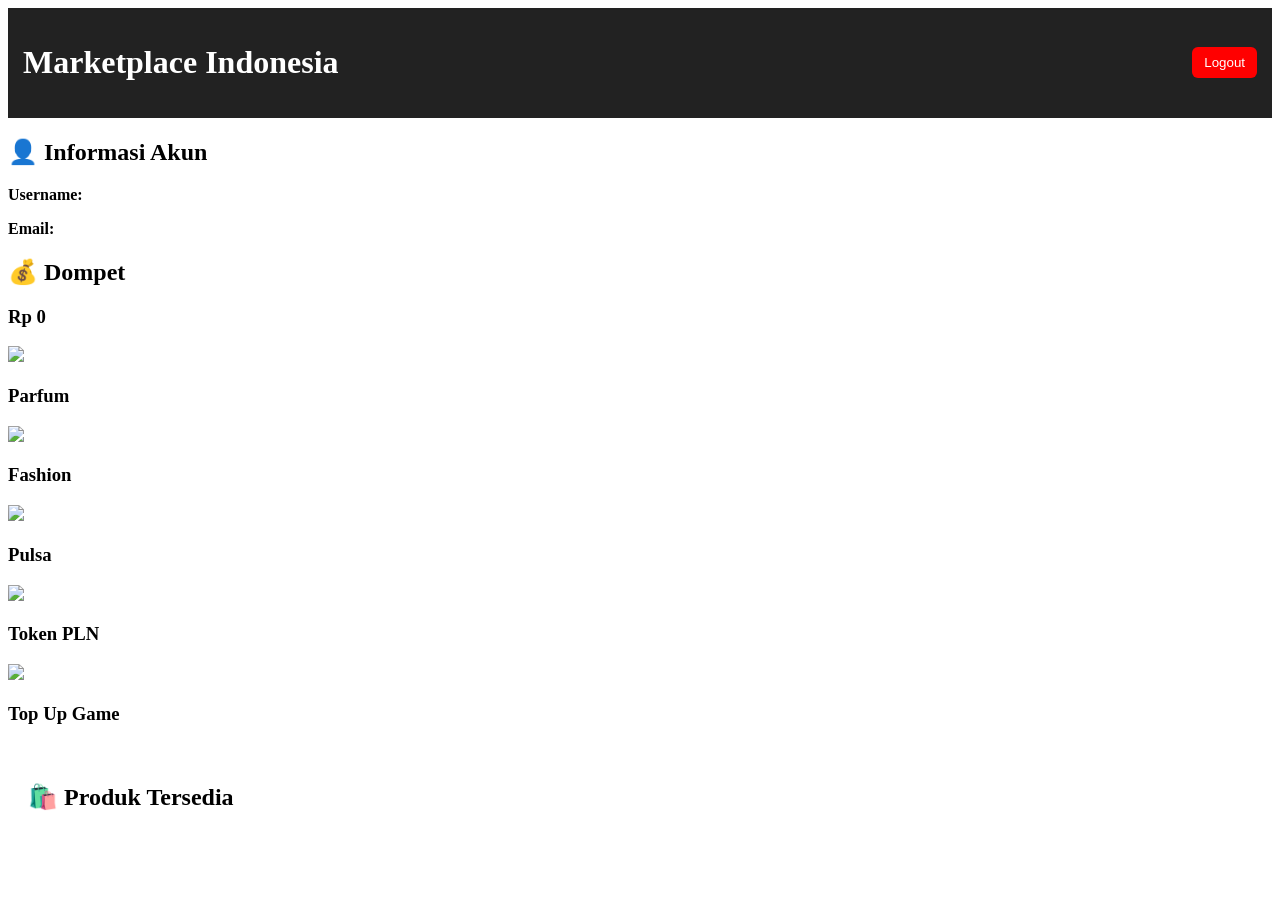
==== dashboard.html @ d9205705 "Update dashboard.html" ====
<!DOCTYPE html>
<html>
<head>
<meta charset="UTF-8">
<title>Dashboard</title>
<link rel="stylesheet" href="css/style.css">
</head>

<body>

<header style="display:flex;justify-content:space-between;align-items:center;padding:15px;background:#222;color:white;">
<h1>Marketplace Indonesia</h1>
<button onclick="logout()" style="padding:8px 12px;background:red;color:white;border:none;border-radius:6px;">
Logout
</button>
</header>

<section class="profile">
<h2>👤 Informasi Akun</h2>
<p><b>Username:</b> <span id="username"></span></p>
<p><b>Email:</b> <span id="email"></span></p>
</section>

<section class="wallet">
<h2>💰 Dompet</h2>
<h3>Rp 0</h3>
</section>

<section class="categories">

<div class="box"><img src="assets/parfum.jpg"><h3>Parfum</h3></div>
<div class="box"><img src="assets/fashion.jpg"><h3>Fashion</h3></div>
<div class="box"><img src="assets/pulsa.jpg"><h3>Pulsa</h3></div>
<div class="box"><img src="assets/pln.jpg"><h3>Token PLN</h3></div>
<div class="box"><img src="assets/game.jpg"><h3>Top Up Game</h3></div>

</section>

<!-- 🛒 PRODUK DARI FIREBASE -->
<section style="padding:20px;">
<h2>🛍️ Produk Tersedia</h2>
<div id="productList" style="display:grid;grid-template-columns:repeat(auto-fit,minmax(150px,1fr));gap:15px;margin-top:15px;"></div>
</section>

<script src="js/dashboard.js"></script>

<!-- 🔥 FIREBASE FULL SCRIPT -->
<script type="module">

import { initializeApp } from "https://www.gstatic.com/firebasejs/10.12.5/firebase-app.js";
import { getAuth, onAuthStateChanged, signOut } from "https://www.gstatic.com/firebasejs/10.12.5/firebase-auth.js";
import { getFirestore, collection, getDocs } from "https://www.gstatic.com/firebasejs/10.12.5/firebase-firestore.js";

const firebaseConfig = {
  apiKey: "AIzaSyDzn0336rRIiKHnt--XjkA_TmvesjnkKz4",
  authDomain: "kayvara-market-f9615.firebaseapp.com",
  projectId: "kayvara-market-f9615",
  storageBucket: "kayvara-market-f9615.firebasestorage.app",
  messagingSenderId: "983801971030",
  appId: "1:983801971030:web:70fee1d37319fa492cd6f7"
};

const app = initializeApp(firebaseConfig);

const auth = getAuth(app);
const db = getFirestore(app);

// 🔒 CEK LOGIN
onAuthStateChanged(auth, (user) => {
  if (!user) {
    window.location.href = "login.html";
  } else {
    document.getElementById("email").innerText = user.email;
    document.getElementById("username").innerText = user.email.split("@")[0];
  }
});

// 🚪 LOGOUT
window.logout = function () {
  signOut(auth).then(() => {
    window.location.href = "login.html";
  });
};


// 🛒 AMBIL PRODUK DARI FIRESTORE
const productList = document.getElementById("productList");

async function loadProducts() {
  const querySnapshot = await getDocs(collection(db, "products"));

  querySnapshot.forEach((doc) => {
    const data = doc.data();

    const card = `
      <div style="background:white;padding:10px;border-radius:10px;text-align:center;box-shadow:0 5px 15px rgba(0,0,0,0.1);">
        <img src="${data.image}" style="width:100%;height:120px;object-fit:cover;border-radius:8px;">
        <h3 style="font-size:14px;margin:10px 0;">${data.name}</h3>
        <p style="color:#2563eb;font-weight:bold;">Rp ${data.price}</p>

        <button style="margin-top:10px;padding:8px;width:100%;border:none;border-radius:8px;background:#2563eb;color:white;cursor:pointer;">
          Beli
        </button>
      </div>
    `;

    productList.innerHTML += card;
  });
}

loadProducts();

</script>

</body>
</html>
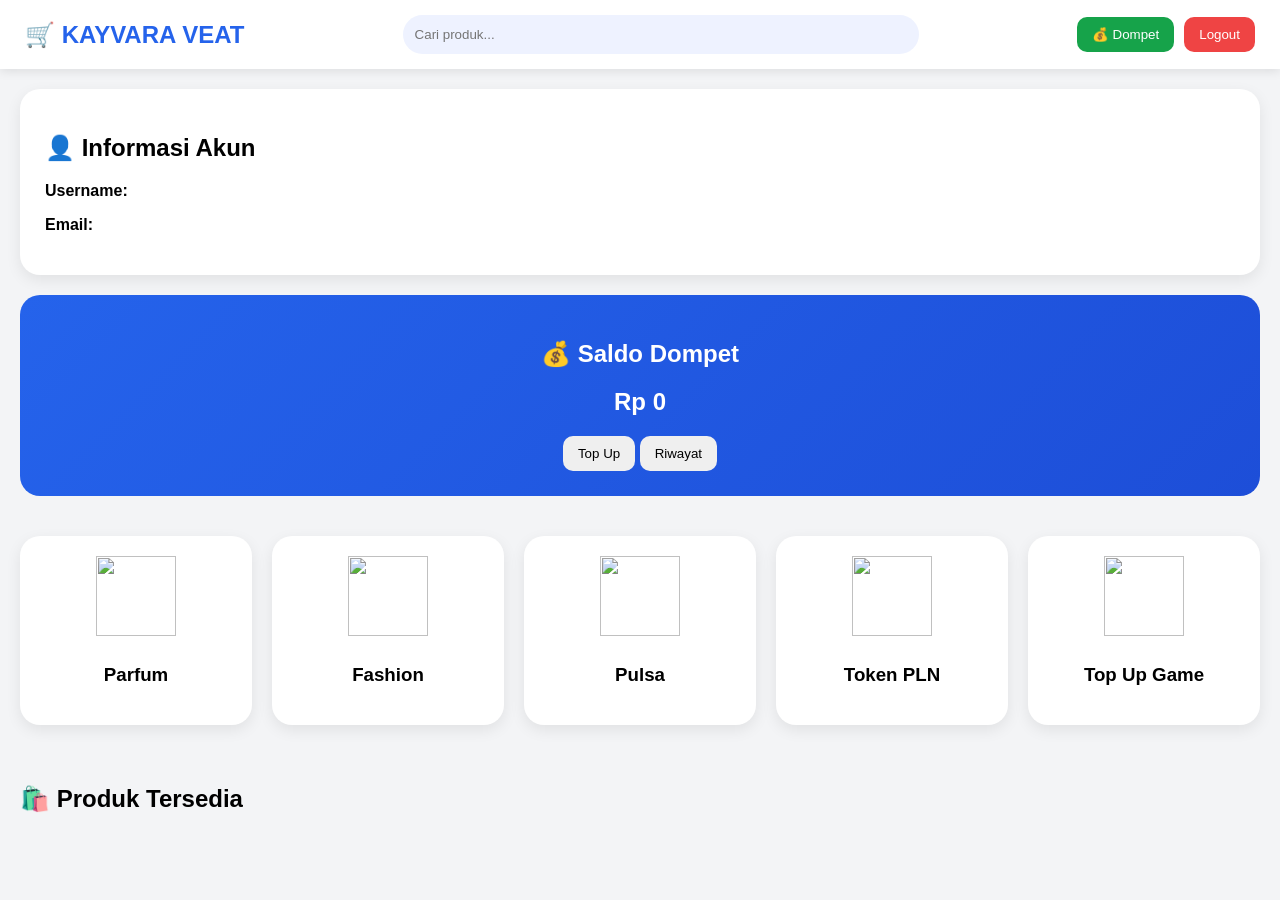
==== commit 06bba58e: "Update dashboard.html" ====
--- a/dashboard.html
+++ b/dashboard.html
@@ -8,11 +8,26 @@
 
 <body>
 
-<header style="display:flex;justify-content:space-between;align-items:center;padding:15px;background:#222;color:white;">
-<h1>Marketplace Indonesia</h1>
-<button onclick="logout()" style="padding:8px 12px;background:red;color:white;border:none;border-radius:6px;">
+<header class="topbar">
+
+<div class="logo">
+🛒 KAYVARA VEAT
+</div>
+
+<input
+type="text"
+placeholder="Cari produk..."
+class="search-box"
+>
+
+<div class="header-buttons">
+<button class="wallet-btn">💰 Dompet</button>
+
+<button onclick="logout()" class="logout-btn">
 Logout
 </button>
+</div>
+
 </header>
 
 <section class="profile">
@@ -22,8 +37,23 @@
 </section>
 
 <section class="wallet">
-<h2>💰 Dompet</h2>
-<h3>Rp 0</h3>
+
+<h2>💰 Saldo Dompet</h2>
+
+<h1>Rp 0</h1>
+
+<div style="margin-top:15px;">
+
+<button style="padding:10px 15px;border:none;border-radius:10px;">
+Top Up
+</button>
+
+<button style="padding:10px 15px;border:none;border-radius:10px;">
+Riwayat
+</button>
+
+</div>
+
 </section>
 
 <section class="categories">
@@ -113,4 +143,104 @@
 </script>
 
 </body>
+  <style>
+
+body{
+background:#f3f4f6;
+font-family:Segoe UI,sans-serif;
+margin:0;
+}
+
+.topbar{
+background:white;
+padding:15px 25px;
+display:flex;
+justify-content:space-between;
+align-items:center;
+box-shadow:0 2px 10px rgba(0,0,0,.1);
+}
+
+.logo{
+font-size:24px;
+font-weight:bold;
+color:#2563eb;
+}
+
+.search-box{
+width:40%;
+padding:12px;
+border-radius:30px;
+border:none;
+background:#eef2ff;
+}
+
+.header-buttons{
+display:flex;
+gap:10px;
+}
+
+.wallet-btn{
+background:#16a34a;
+color:white;
+border:none;
+padding:10px 15px;
+border-radius:10px;
+cursor:pointer;
+}
+
+.logout-btn{
+background:#ef4444;
+color:white;
+border:none;
+padding:10px 15px;
+border-radius:10px;
+cursor:pointer;
+}
+
+.profile{
+background:white;
+margin:20px;
+padding:25px;
+border-radius:20px;
+box-shadow:0 5px 15px rgba(0,0,0,.08);
+}
+
+.wallet{
+background:linear-gradient(135deg,#2563eb,#1d4ed8);
+color:white;
+margin:20px;
+padding:25px;
+border-radius:20px;
+text-align:center;
+}
+
+.categories{
+display:grid;
+grid-template-columns:repeat(auto-fit,minmax(180px,1fr));
+gap:20px;
+padding:20px;
+}
+
+.box{
+background:white;
+padding:20px;
+border-radius:20px;
+text-align:center;
+box-shadow:0 5px 15px rgba(0,0,0,.08);
+transition:.3s;
+cursor:pointer;
+}
+
+.box:hover{
+transform:translateY(-5px);
+}
+
+.box img{
+width:80px;
+height:80px;
+object-fit:cover;
+margin-bottom:10px;
+}
+
+</style>
 </html>
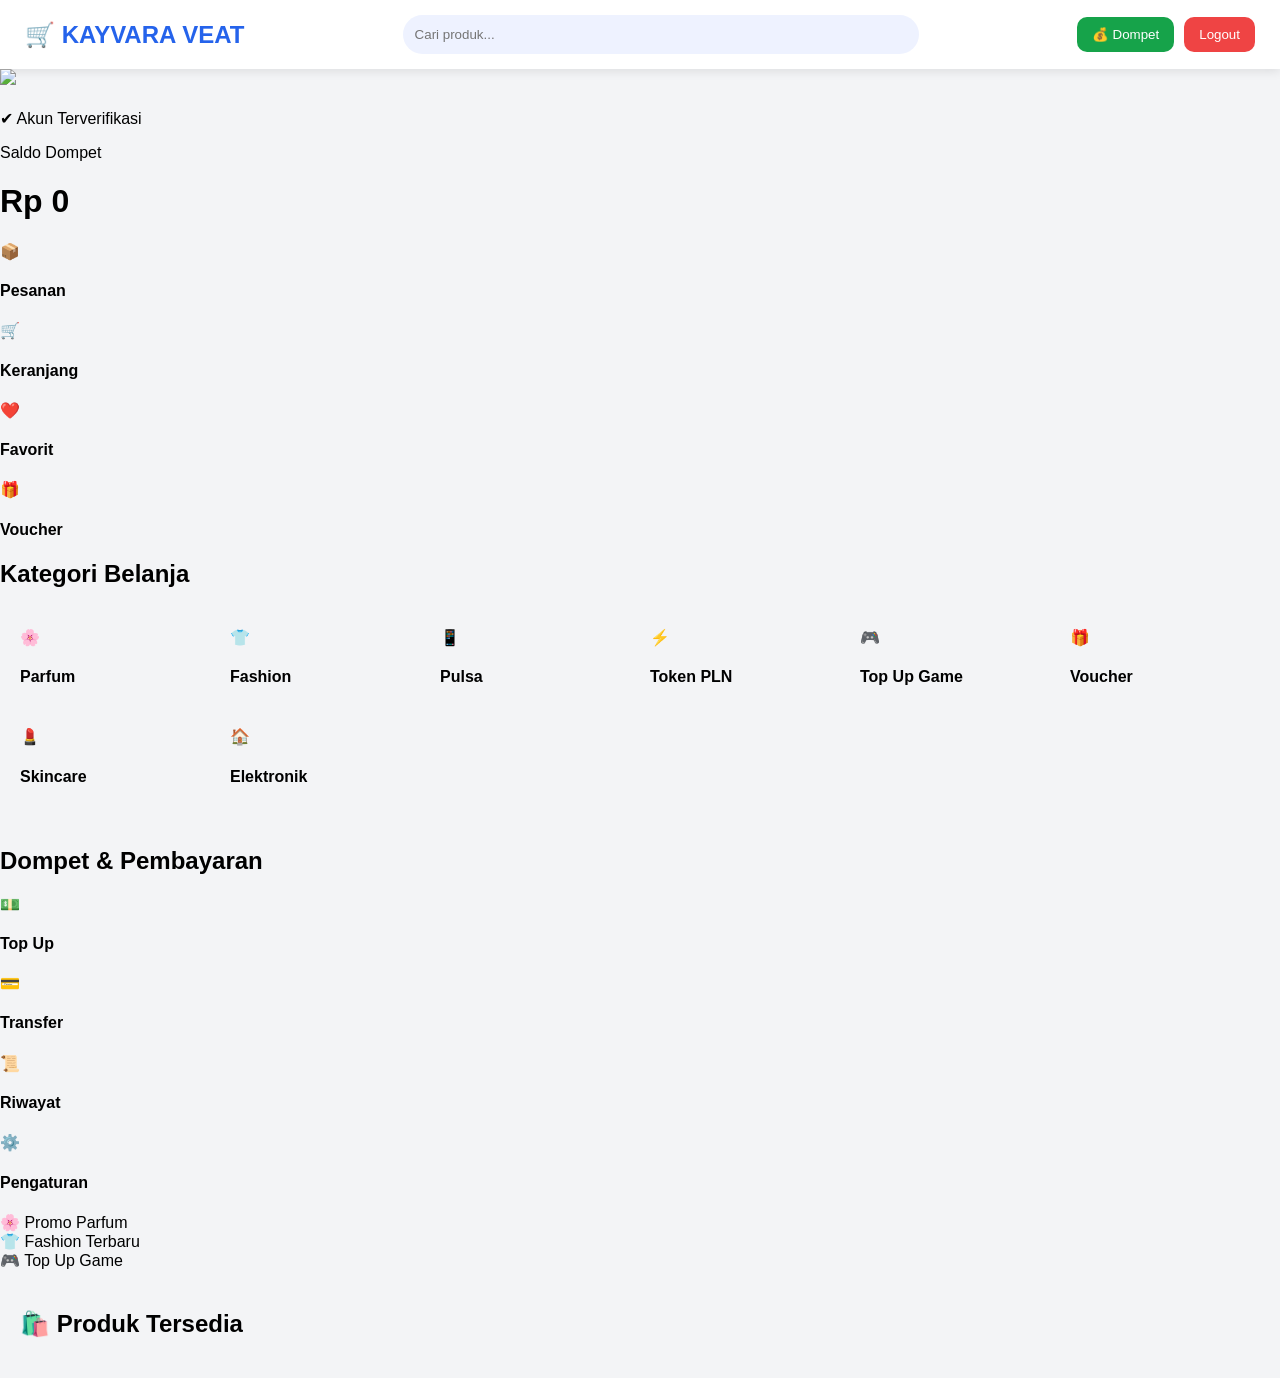
==== commit db2189ba: "Update dashboard.html" ====
--- a/dashboard.html
+++ b/dashboard.html
@@ -16,62 +16,188 @@
 
 <input
 type="text"
+class="search-box"
 placeholder="Cari produk..."
-class="search-box"
 >
 
 <div class="header-buttons">
-<button class="wallet-btn">💰 Dompet</button>
+
+<button class="wallet-btn">
+💰 Dompet
+</button>
 
 <button onclick="logout()" class="logout-btn">
 Logout
 </button>
+
 </div>
 
 </header>
 
-<section class="profile">
-<h2>👤 Informasi Akun</h2>
-<p><b>Username:</b> <span id="username"></span></p>
-<p><b>Email:</b> <span id="email"></span></p>
+<div class="dashboard">
+
+<div class="profile-card">
+
+<div class="profile-left">
+
+<img
+src="https://cdn-icons-png.flaticon.com/512/3135/3135715.png"
+class="avatar"
+>
+
+<div>
+
+<h2 id="username"></h2>
+
+<p id="email"></p>
+
+<span class="verified">
+✔ Akun Terverifikasi
+</span>
+
+</div>
+
+</div>
+
+<div class="saldo-box">
+
+<p>Saldo Dompet</p>
+
+<h1>Rp 0</h1>
+
+</div>
+
+</div>
+
+<div class="menu-row">
+
+<div class="menu-item">
+📦
+<h4>Pesanan</h4>
+</div>
+
+<div class="menu-item">
+🛒
+<h4>Keranjang</h4>
+</div>
+
+<div class="menu-item">
+❤️
+<h4>Favorit</h4>
+</div>
+
+<div class="menu-item">
+🎁
+<h4>Voucher</h4>
+</div>
+
+</div>
+
+<h2 class="section-title">
+Kategori Belanja
+</h2>
+
+<section class="categories">
+
+<div class="category-card">
+🌸
+<h4>Parfum</h4>
+</div>
+
+<div class="category-card">
+👕
+<h4>Fashion</h4>
+</div>
+
+<div class="category-card">
+📱
+<h4>Pulsa</h4>
+</div>
+
+<div class="category-card">
+⚡
+<h4>Token PLN</h4>
+</div>
+
+<div class="category-card">
+🎮
+<h4>Top Up Game</h4>
+</div>
+
+<div class="category-card">
+🎁
+<h4>Voucher</h4>
+</div>
+
+<div class="category-card">
+💄
+<h4>Skincare</h4>
+</div>
+
+<div class="category-card">
+🏠
+<h4>Elektronik</h4>
+</div>
+
 </section>
 
-<section class="wallet">
-
-<h2>💰 Saldo Dompet</h2>
-
-<h1>Rp 0</h1>
-
-<div style="margin-top:15px;">
-
-<button style="padding:10px 15px;border:none;border-radius:10px;">
-Top Up
-</button>
-
-<button style="padding:10px 15px;border:none;border-radius:10px;">
-Riwayat
-</button>
-
+<h2 class="section-title">
+Dompet & Pembayaran
+</h2>
+
+<div class="menu-row">
+
+<div class="menu-item">
+💵
+<h4>Top Up</h4>
+</div>
+
+<div class="menu-item">
+💳
+<h4>Transfer</h4>
+</div>
+
+<div class="menu-item">
+📜
+<h4>Riwayat</h4>
+</div>
+
+<div class="menu-item">
+⚙️
+<h4>Pengaturan</h4>
+</div>
+
+</div>
+
+<section class="promo">
+
+<div class="promo-card">
+🌸 Promo Parfum
+</div>
+
+<div class="promo-card">
+👕 Fashion Terbaru
+</div>
+
+<div class="promo-card">
+🎮 Top Up Game
 </div>
 
 </section>
 
-<section class="categories">
-
-<div class="box"><img src="assets/parfum.jpg"><h3>Parfum</h3></div>
-<div class="box"><img src="assets/fashion.jpg"><h3>Fashion</h3></div>
-<div class="box"><img src="assets/pulsa.jpg"><h3>Pulsa</h3></div>
-<div class="box"><img src="assets/pln.jpg"><h3>Token PLN</h3></div>
-<div class="box"><img src="assets/game.jpg"><h3>Top Up Game</h3></div>
+<section style="padding:20px;">
+
+<h2 class="section-title">
+🛍️ Produk Tersedia
+</h2>
+
+<div id="productList"></div>
 
 </section>
 
-<!-- 🛒 PRODUK DARI FIREBASE -->
-<section style="padding:20px;">
-<h2>🛍️ Produk Tersedia</h2>
-<div id="productList" style="display:grid;grid-template-columns:repeat(auto-fit,minmax(150px,1fr));gap:15px;margin-top:15px;"></div>
-</section>
-
+</div>
+
+<script src="js/dashboard.js"></script>
 <script src="js/dashboard.js"></script>
 
 <!-- 🔥 FIREBASE FULL SCRIPT -->
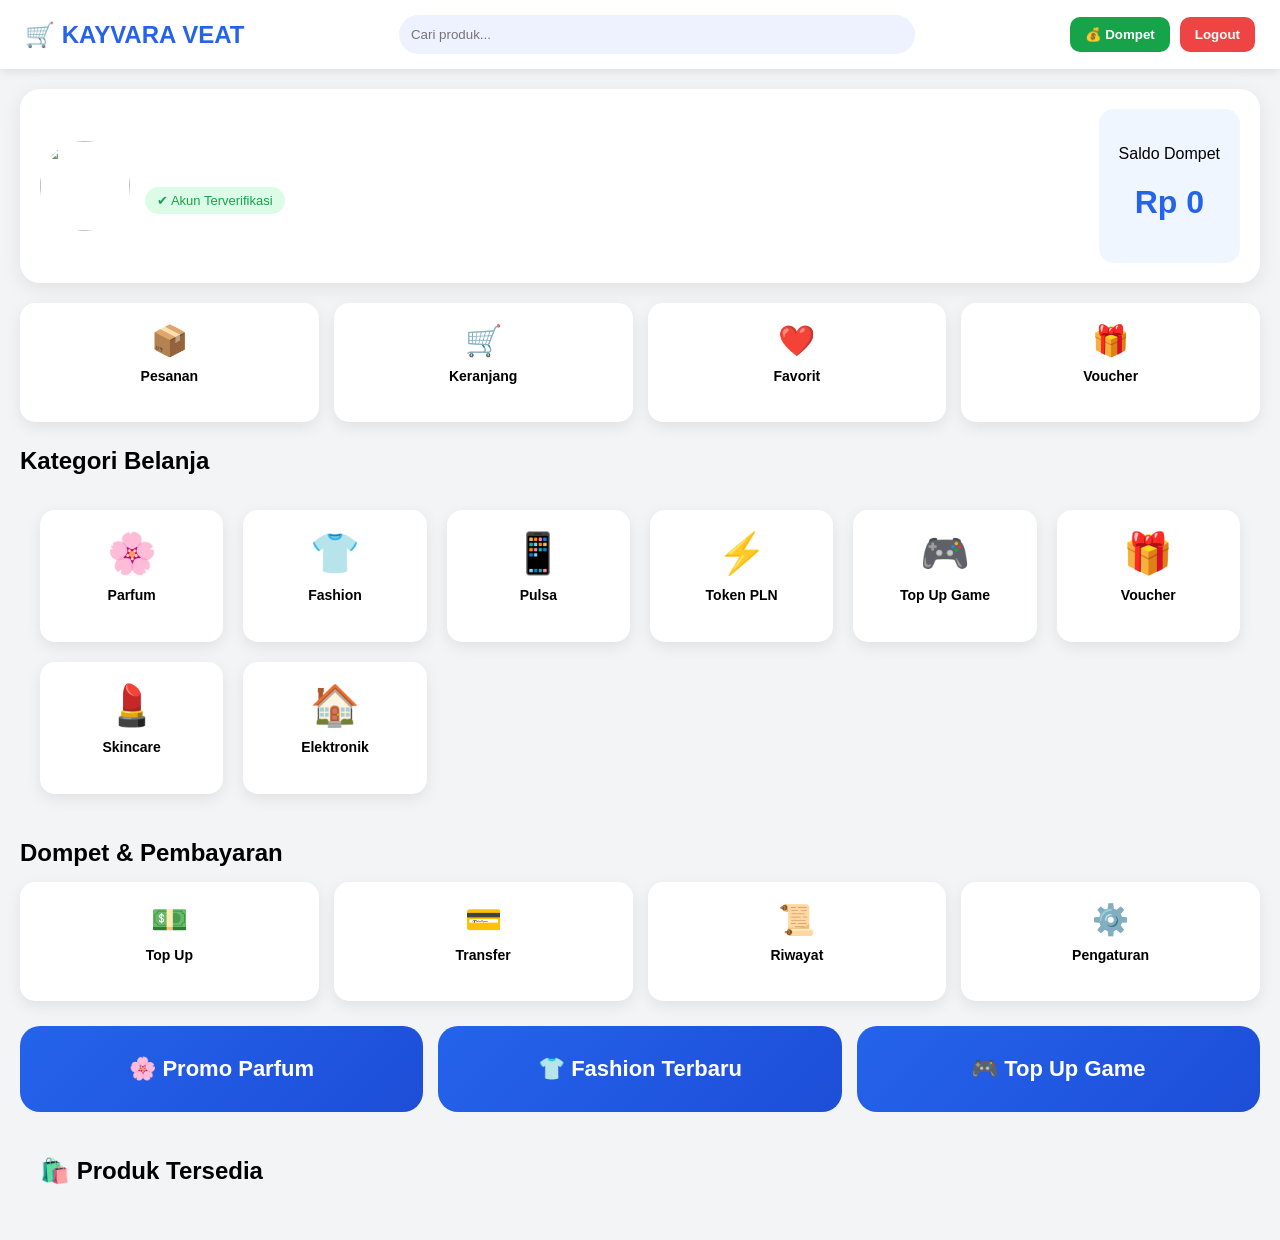
==== commit 4def3df2: "Update dashboard.html" ====
--- a/dashboard.html
+++ b/dashboard.html
@@ -3,7 +3,9 @@
 <head>
 <meta charset="UTF-8">
 <title>Dashboard</title>
-<link rel="stylesheet" href="css/style.css">
+
+<link rel="stylesheet" href="style.css">
+
 </head>
 
 <body>
--- a/style.css
+++ b/style.css
@@ -0,0 +1,167 @@
+body{
+margin:0;
+font-family:Segoe UI,sans-serif;
+background:#edf4ff;
+}
+
+.topbar{
+background:#2563eb;
+padding:15px 20px;
+display:flex;
+justify-content:space-between;
+align-items:center;
+color:white;
+}
+
+.logo{
+font-size:24px;
+font-weight:bold;
+}
+
+.search-box{
+width:35%;
+padding:12px;
+border:none;
+border-radius:30px;
+}
+
+.header-buttons{
+display:flex;
+gap:10px;
+}
+
+.wallet-btn,
+.logout-btn{
+padding:10px 15px;
+border:none;
+border-radius:10px;
+cursor:pointer;
+font-weight:bold;
+}
+
+.wallet-btn{
+background:#16a34a;
+color:white;
+}
+
+.logout-btn{
+background:#ef4444;
+color:white;
+}
+
+.dashboard{
+padding:20px;
+}
+
+.profile-card{
+background:white;
+padding:20px;
+border-radius:20px;
+display:flex;
+justify-content:space-between;
+align-items:center;
+box-shadow:0 5px 20px rgba(0,0,0,.08);
+margin-bottom:20px;
+}
+
+.profile-left{
+display:flex;
+align-items:center;
+gap:15px;
+}
+
+.avatar{
+width:90px;
+height:90px;
+border-radius:50%;
+}
+
+.verified{
+display:inline-block;
+margin-top:10px;
+padding:6px 12px;
+border-radius:20px;
+background:#dcfce7;
+color:#16a34a;
+font-size:13px;
+}
+
+.saldo-box{
+background:#eff6ff;
+padding:20px;
+border-radius:15px;
+text-align:center;
+}
+
+.saldo-box h1{
+color:#2563eb;
+}
+
+.menu-row{
+display:grid;
+grid-template-columns:repeat(4,1fr);
+gap:15px;
+margin-bottom:25px;
+}
+
+.menu-item{
+background:white;
+padding:20px;
+border-radius:15px;
+text-align:center;
+font-size:30px;
+box-shadow:0 5px 15px rgba(0,0,0,.08);
+cursor:pointer;
+}
+
+.menu-item h4{
+font-size:14px;
+margin-top:10px;
+}
+
+.section-title{
+margin:25px 0 15px;
+}
+
+.categories{
+display:grid;
+grid-template-columns:repeat(auto-fit,minmax(180px,1fr));
+gap:15px;
+}
+
+.category-card{
+background:white;
+padding:20px;
+border-radius:15px;
+text-align:center;
+font-size:40px;
+box-shadow:0 5px 15px rgba(0,0,0,.08);
+}
+
+.category-card h4{
+font-size:14px;
+margin-top:10px;
+}
+
+.promo{
+display:grid;
+grid-template-columns:repeat(3,1fr);
+gap:15px;
+margin-top:20px;
+}
+
+.promo-card{
+background:linear-gradient(135deg,#2563eb,#1d4ed8);
+color:white;
+padding:30px;
+border-radius:20px;
+font-size:22px;
+font-weight:bold;
+text-align:center;
+}
+
+#productList{
+display:grid;
+grid-template-columns:repeat(auto-fit,minmax(180px,1fr));
+gap:15px;
+}
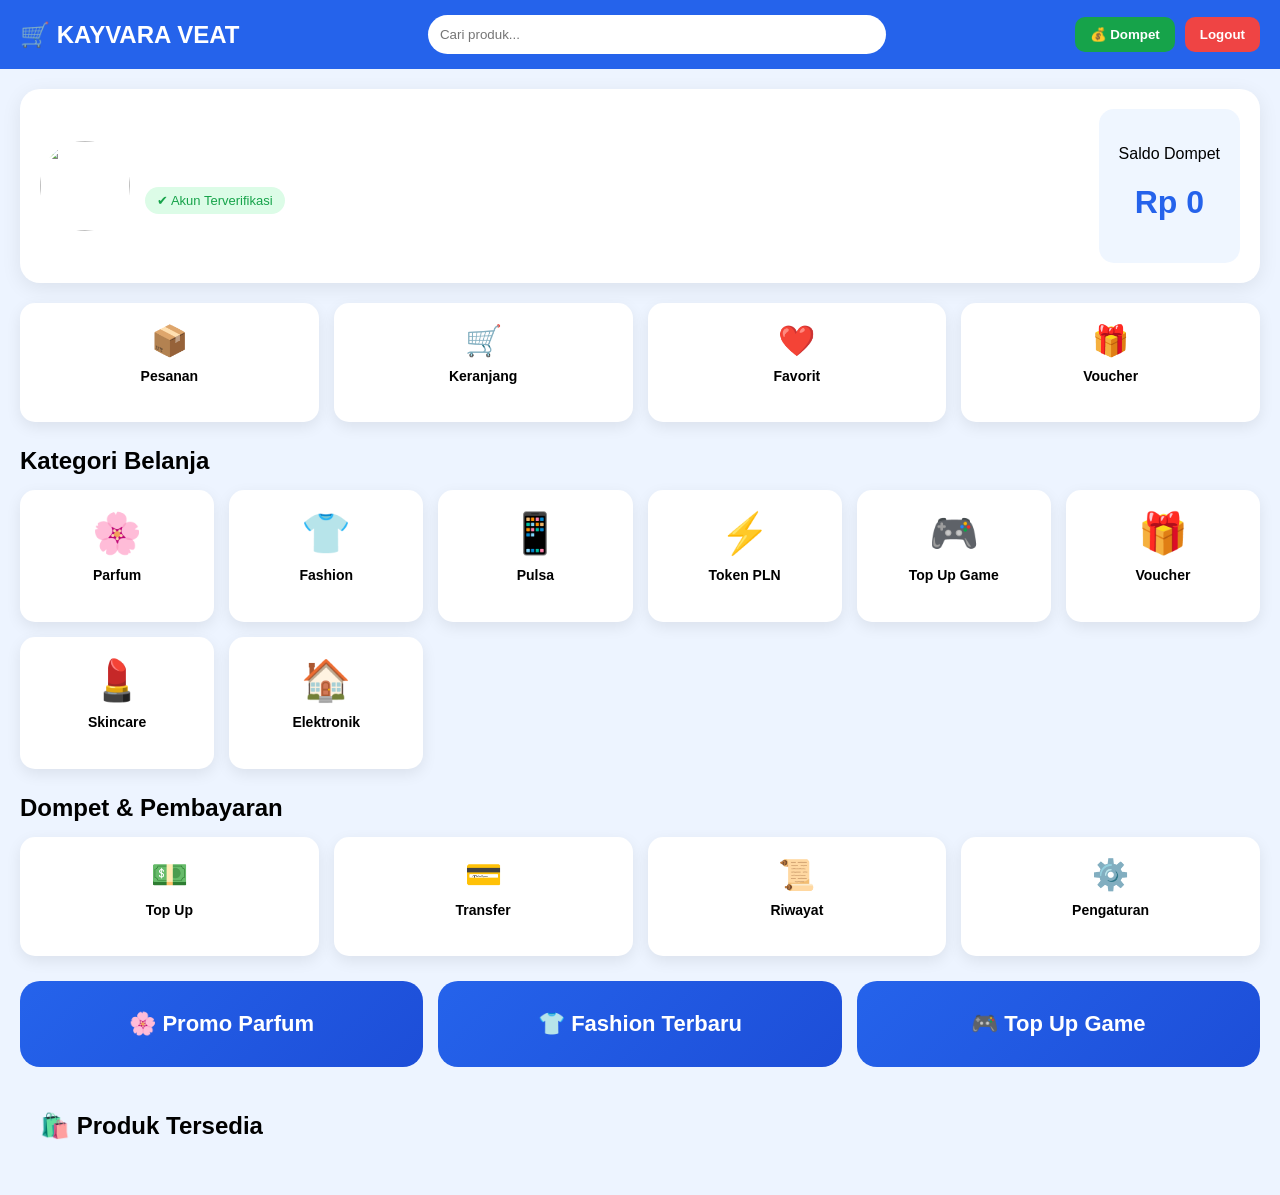
==== commit b01f7199: "Update dashboard.html" ====
--- a/dashboard.html
+++ b/dashboard.html
@@ -1,6 +1,7 @@
 <!DOCTYPE html>
 <html>
 <head>
+
 <meta charset="UTF-8">
 <title>Dashboard</title>
 
@@ -270,105 +271,3 @@
 
 </script>
 
-</body>
-  <style>
-
-body{
-background:#f3f4f6;
-font-family:Segoe UI,sans-serif;
-margin:0;
-}
-
-.topbar{
-background:white;
-padding:15px 25px;
-display:flex;
-justify-content:space-between;
-align-items:center;
-box-shadow:0 2px 10px rgba(0,0,0,.1);
-}
-
-.logo{
-font-size:24px;
-font-weight:bold;
-color:#2563eb;
-}
-
-.search-box{
-width:40%;
-padding:12px;
-border-radius:30px;
-border:none;
-background:#eef2ff;
-}
-
-.header-buttons{
-display:flex;
-gap:10px;
-}
-
-.wallet-btn{
-background:#16a34a;
-color:white;
-border:none;
-padding:10px 15px;
-border-radius:10px;
-cursor:pointer;
-}
-
-.logout-btn{
-background:#ef4444;
-color:white;
-border:none;
-padding:10px 15px;
-border-radius:10px;
-cursor:pointer;
-}
-
-.profile{
-background:white;
-margin:20px;
-padding:25px;
-border-radius:20px;
-box-shadow:0 5px 15px rgba(0,0,0,.08);
-}
-
-.wallet{
-background:linear-gradient(135deg,#2563eb,#1d4ed8);
-color:white;
-margin:20px;
-padding:25px;
-border-radius:20px;
-text-align:center;
-}
-
-.categories{
-display:grid;
-grid-template-columns:repeat(auto-fit,minmax(180px,1fr));
-gap:20px;
-padding:20px;
-}
-
-.box{
-background:white;
-padding:20px;
-border-radius:20px;
-text-align:center;
-box-shadow:0 5px 15px rgba(0,0,0,.08);
-transition:.3s;
-cursor:pointer;
-}
-
-.box:hover{
-transform:translateY(-5px);
-}
-
-.box img{
-width:80px;
-height:80px;
-object-fit:cover;
-margin-bottom:10px;
-}
-
-</style>
-</html>
